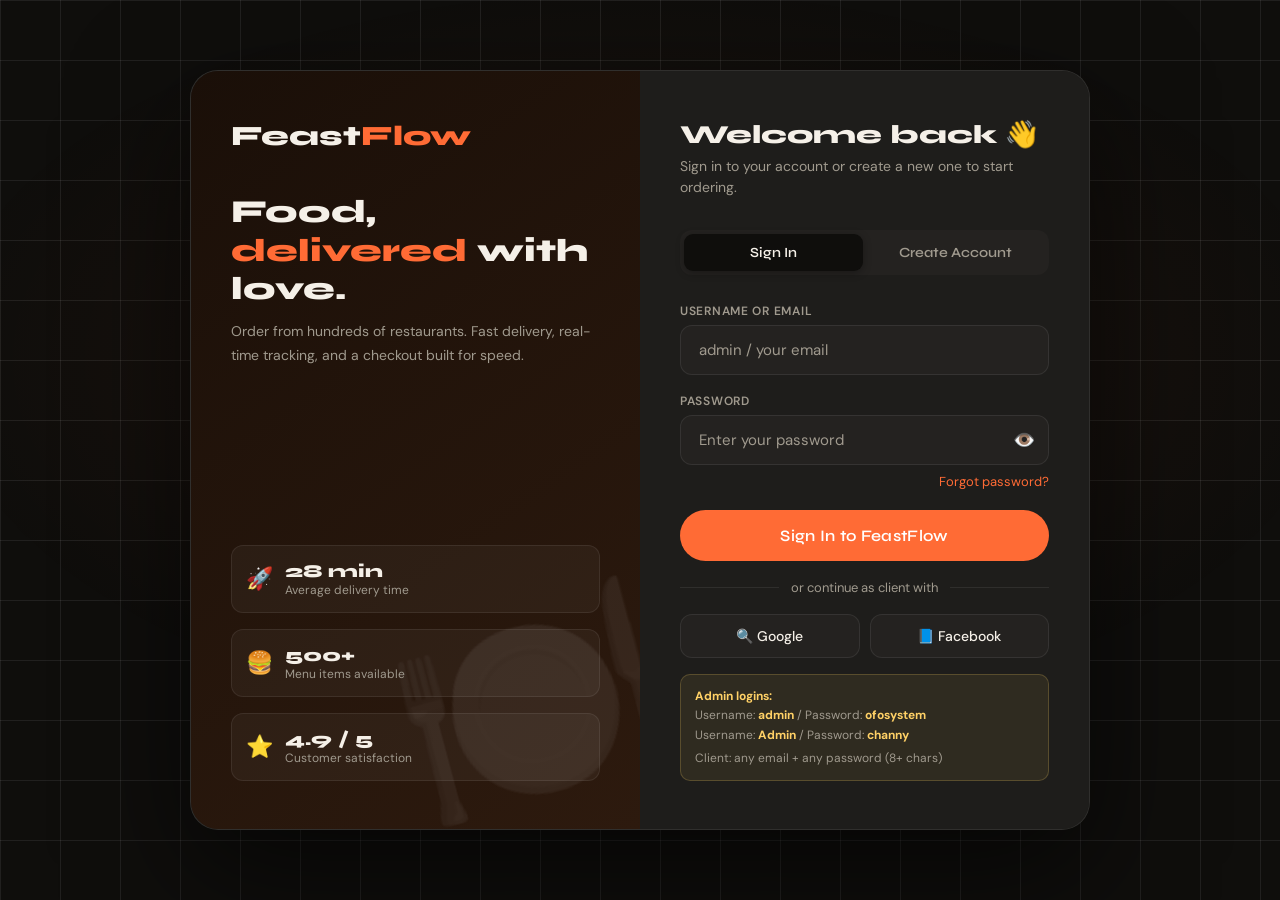
==== index.html @ c9237471 "Add files via upload" ====
<!DOCTYPE html>
<html lang="en">
<head>
<meta charset="UTF-8">
<meta name="viewport" content="width=device-width, initial-scale=1.0">
<title>FeastFlow — Sign In</title>
<link rel="stylesheet" href="shared.css">
<style>
  body { display: flex; align-items: center; justify-content: center; min-height: 100vh; padding: 20px; background: var(--bg); }

  /* Background grid pattern */
  body::before {
    content: '';
    position: fixed; inset: 0; z-index: 0;
    background-image:
      linear-gradient(var(--border) 1px, transparent 1px),
      linear-gradient(90deg, var(--border) 1px, transparent 1px);
    background-size: 60px 60px;
    pointer-events: none;
  }
  body::after {
    content: '';
    position: fixed; inset: 0; z-index: 0;
    background: radial-gradient(ellipse 80% 60% at 50% 40%, rgba(255,107,53,0.08) 0%, transparent 70%);
    pointer-events: none;
  }

  .login-wrap {
    position: relative; z-index: 1;
    display: grid; grid-template-columns: 1fr 1fr;
    width: 100%; max-width: 900px;
    background: var(--card); border: 1px solid var(--border);
    border-radius: 28px; overflow: hidden;
    box-shadow: 0 40px 120px rgba(0,0,0,0.6);
    animation: slideModal 0.5s cubic-bezier(0.34,1.56,0.64,1);
  }
  @media (max-width: 700px) { .login-wrap { grid-template-columns: 1fr; } .login-brand { display: none; } }

  /* Left Brand Panel */
  .login-brand {
    background: linear-gradient(145deg, #1a0f08, #2d1a0e);
    padding: 48px 40px; display: flex; flex-direction: column; justify-content: space-between;
    position: relative; overflow: hidden;
  }
  .login-brand::before {
    content: '🍽️';
    position: absolute; font-size: 220px; opacity: 0.07;
    bottom: -20px; right: -30px; transform: rotate(-15deg);
    pointer-events: none;
  }
  .brand-logo { font-family: 'Syne', sans-serif; font-size: 28px; font-weight: 800; }
  .brand-logo span { color: var(--accent); }
  .brand-tagline { font-size: 32px; font-weight: 800; font-family: 'Syne', sans-serif; line-height: 1.2; margin-bottom: 12px; }
  .brand-tagline em { color: var(--accent); font-style: normal; }
  .brand-desc { font-size: 14px; color: var(--text2); line-height: 1.7; }
  .brand-stats { display: flex; flex-direction: column; gap: 16px; }
  .brand-stat { display: flex; align-items: center; gap: 12px; background: rgba(255,255,255,0.04); border-radius: 12px; padding: 14px; border: 1px solid var(--border); }
  .brand-stat-icon { font-size: 22px; }
  .brand-stat-num { font-family: 'Syne', sans-serif; font-size: 18px; font-weight: 800; }
  .brand-stat-label { font-size: 12px; color: var(--text2); }

  /* Right Form Panel */
  .login-form-panel { padding: 48px 40px; background: var(--card); }
  .login-welcome { font-family: 'Syne', sans-serif; font-size: 26px; font-weight: 800; margin-bottom: 6px; }
  .login-sub { color: var(--text2); font-size: 14px; margin-bottom: 32px; line-height: 1.5; }

  /* Tabs */
  .auth-tabs { display: flex; background: var(--bg3); border-radius: 12px; padding: 4px; gap: 4px; margin-bottom: 28px; }
  .auth-tab { flex: 1; padding: 10px; border-radius: 9px; text-align: center; cursor: pointer; font-family: 'Syne', sans-serif; font-weight: 600; font-size: 14px; transition: all 0.2s; color: var(--text2); border: none; background: transparent; }
  .auth-tab.active { background: var(--bg); color: var(--text); box-shadow: 0 2px 8px rgba(0,0,0,0.3); }

  /* Social Btns */
  .social-btn { display: flex; align-items: center; justify-content: center; gap: 10px; width: 100%; padding: 12px; background: var(--bg3); border: 1.5px solid var(--border); border-radius: 12px; color: var(--text); font-weight: 500; cursor: pointer; transition: all 0.2s; font-size: 14px; font-family: 'DM Sans', sans-serif; }
  .social-btn:hover { border-color: var(--accent); }

  /* Password Eye */
  .pass-wrap { position: relative; }
  .pass-eye { position: absolute; right: 14px; top: 50%; transform: translateY(-50%); cursor: pointer; font-size: 18px; color: var(--text2); transition: color 0.2s; border: none; background: none; }
  .pass-eye:hover { color: var(--text); }

  /* Error */
  .error-msg { background: rgba(255,77,109,0.12); border: 1px solid rgba(255,77,109,0.3); border-radius: 10px; padding: 12px 16px; font-size: 13px; color: var(--danger); margin-bottom: 16px; display: flex; align-items: center; gap: 8px; }

  /* Admin hint */
  .hint-box { background: rgba(255,209,102,0.08); border: 1px solid rgba(255,209,102,0.2); border-radius: 10px; padding: 12px 14px; font-size: 12px; color: var(--text2); margin-top: 16px; line-height: 1.6; }
  .hint-box strong { color: var(--accent2); }
</style>
</head>
<body>
<div class="login-wrap">

  <!-- ── LEFT BRAND PANEL ── -->
  <div class="login-brand">
    <div>
      <div class="brand-logo">Feast<span>Flow</span></div>
      <div style="margin-top:40px;">
        <div class="brand-tagline">Food, <em>delivered</em> with love.</div>
        <p class="brand-desc">Order from hundreds of restaurants. Fast delivery, real-time tracking, and a checkout built for speed.</p>
      </div>
    </div>
    <div class="brand-stats">
      <div class="brand-stat">
        <div class="brand-stat-icon">🚀</div>
        <div><div class="brand-stat-num">28 min</div><div class="brand-stat-label">Average delivery time</div></div>
      </div>
      <div class="brand-stat">
        <div class="brand-stat-icon">🍔</div>
        <div><div class="brand-stat-num">500+</div><div class="brand-stat-label">Menu items available</div></div>
      </div>
      <div class="brand-stat">
        <div class="brand-stat-icon">⭐</div>
        <div><div class="brand-stat-num">4.9 / 5</div><div class="brand-stat-label">Customer satisfaction</div></div>
      </div>
    </div>
  </div>

  <!-- ── RIGHT FORM PANEL ── -->
  <div class="login-form-panel">
    <div class="login-welcome">Welcome back 👋</div>
    <p class="login-sub">Sign in to your account or create a new one to start ordering.</p>

    <div class="auth-tabs">
      <button class="auth-tab active" id="tabLogin" onclick="switchTab('login')">Sign In</button>
      <button class="auth-tab" id="tabRegister" onclick="switchTab('register')">Create Account</button>
    </div>

    <!-- ERROR BOX -->
    <div class="error-msg hidden" id="errorBox">
      <span>⚠️</span><span id="errorText">Invalid credentials</span>
    </div>

    <!-- ── LOGIN FORM ── -->
    <div id="loginForm">
      <div class="form-group">
        <label class="label">Username or Email</label>
        <input class="input" type="text" id="loginUser" placeholder="admin / your email" autocomplete="username">
      </div>
      <div class="form-group">
        <label class="label">Password</label>
        <div class="pass-wrap">
          <input class="input" type="password" id="loginPass" placeholder="Enter your password" autocomplete="current-password" onkeydown="if(event.key==='Enter')doLogin()">
          <button class="pass-eye" onclick="togglePass('loginPass',this)" type="button">👁️</button>
        </div>
      </div>
      <div style="display:flex;justify-content:flex-end;margin-top:-10px;margin-bottom:20px;">
        <span style="font-size:13px;color:var(--accent);cursor:pointer;">Forgot password?</span>
      </div>
      <button class="btn btn-primary btn-full btn-lg" onclick="doLogin()" id="loginBtn">
        Sign In to FeastFlow
      </button>
      <div class="or-divider">or continue as client with</div>
      <div style="display:flex;gap:10px;">
        <button class="social-btn" onclick="socialSignIn('Google')">🔍 Google</button>
        <button class="social-btn" onclick="socialSignIn('Facebook')">📘 Facebook</button>
      </div>
      <div class="hint-box">
        <strong>Admin logins:</strong><br>
        Username: <strong>admin</strong> / Password: <strong>ofosystem</strong><br>
        Username: <strong>Admin</strong> / Password: <strong>channy</strong><br>
        <span style="margin-top:4px;display:block;">Client: any email + any password (8+ chars)</span>
      </div>
    </div>

    <!-- ── REGISTER FORM ── -->
    <div id="registerForm" class="hidden">
      <div class="form-row">
        <div class="form-group">
          <label class="label">First Name</label>
          <input class="input" type="text" id="regFirst" placeholder="Juan">
        </div>
        <div class="form-group">
          <label class="label">Last Name</label>
          <input class="input" type="text" id="regLast" placeholder="dela Cruz">
        </div>
      </div>
      <div class="form-group">
        <label class="label">Email Address</label>
        <input class="input" type="email" id="regEmail" placeholder="you@example.com">
      </div>
      <div class="form-group">
        <label class="label">Phone Number</label>
        <input class="input" type="tel" id="regPhone" placeholder="+63 900 000 0000">
      </div>
      <div class="form-group">
        <label class="label">Password</label>
        <div class="pass-wrap">
          <input class="input" type="password" id="regPass" placeholder="Min. 8 characters" autocomplete="new-password">
          <button class="pass-eye" onclick="togglePass('regPass',this)" type="button">👁️</button>
        </div>
      </div>
      <div class="form-group">
        <label class="label">Confirm Password</label>
        <input class="input" type="password" id="regPass2" placeholder="Repeat password">
      </div>
      <button class="btn btn-primary btn-full btn-lg" onclick="doRegister()">Create My Account</button>
    </div>

  </div>
</div>

<script>
  
  // ── HELPERS ──
  function showError(msg) {
    document.getElementById('errorText').textContent = msg;
    document.getElementById('errorBox').classList.remove('hidden');
  }
  function hideError() {
    document.getElementById('errorBox').classList.add('hidden');
  }
  function togglePass(id, btn) {
    const inp = document.getElementById(id);
    if (inp.type === 'password') { inp.type = 'text'; btn.textContent = '🙈'; }
    else { inp.type = 'password'; btn.textContent = '👁️'; }
  }
  function switchTab(tab) {
    hideError();
    document.getElementById('loginForm').classList.toggle('hidden', tab !== 'login');
    document.getElementById('registerForm').classList.toggle('hidden', tab !== 'register');
    document.getElementById('tabLogin').classList.toggle('active', tab === 'login');
    document.getElementById('tabRegister').classList.toggle('active', tab !== 'login');
  }

  // ── LOGIN ──
  function doLogin() {
    hideError();
    const user = document.getElementById('loginUser').value.trim();
    const pass = document.getElementById('loginPass').value;
    if (!user || !pass) { showError('Please fill in username and password.'); return; }

    // Check admin
    const admin = ADMINS.find(a => a.username === user && a.password === pass);
    if (admin) {
      sessionStorage.setItem('ff_session', JSON.stringify({ ...admin, loggedIn: true }));
      setLoading(true);
      setTimeout(() => { window.location.href = 'admin.html'; }, 600);
      return;
    }

    // Check existing client account
    const accounts = JSON.parse(localStorage.getItem('ff_accounts') || '[]');
    const client = accounts.find(a => (a.email === user || a.username === user) && a.password === pass);
    if (client) {
      sessionStorage.setItem('ff_session', JSON.stringify({ ...client, role: 'client', loggedIn: true }));
      setLoading(true);
      setTimeout(() => { window.location.href = 'client.html'; }, 600);
      return;
    }

    showError('Invalid username or password. Please try again.');
  }

  // ── REGISTER ──
  function doRegister() {
    hideError();
    const first = document.getElementById('regFirst').value.trim();
    const last  = document.getElementById('regLast').value.trim();
    const email = document.getElementById('regEmail').value.trim();
    const phone = document.getElementById('regPhone').value.trim();
    const pass  = document.getElementById('regPass').value;
    const pass2 = document.getElementById('regPass2').value;

    if (!first || !last || !email || !pass) { showError('Please fill in all required fields.'); return; }
    if (pass.length < 8) { showError('Password must be at least 8 characters.'); return; }
    if (pass !== pass2)  { showError('Passwords do not match.'); return; }

    const accounts = JSON.parse(localStorage.getItem('ff_accounts') || '[]');
    if (accounts.find(a => a.email === email)) { showError('An account with this email already exists.'); return; }

    const newUser = { name: `${first} ${last}`, email, phone, password: pass, username: email, role: 'client' };
    accounts.push(newUser);
    localStorage.setItem('ff_accounts', JSON.stringify(accounts));

    sessionStorage.setItem('ff_session', JSON.stringify({ ...newUser, loggedIn: true }));
    setLoading(true);
    setTimeout(() => { window.location.href = 'client.html'; }, 600);
  }

  // ── SOCIAL ──
  function socialSignIn(provider) {
    const user = { name: `${provider} User`, email: `user@${provider.toLowerCase()}.com`, phone: '', role: 'client', loggedIn: true };
    sessionStorage.setItem('ff_session', JSON.stringify(user));
    setLoading(true);
    setTimeout(() => { window.location.href = 'client.html'; }, 600);
  }

  function setLoading(on) {
    const btn = document.getElementById('loginBtn');
    if (on) { btn.textContent = '⏳ Signing in...'; btn.disabled = true; }
    else    { btn.textContent = 'Sign In to FeastFlow'; btn.disabled = false; }
  }

  // Redirect if already logged in
  const existing = sessionStorage.getItem('ff_session');
  if (existing) {
    const s = JSON.parse(existing);
    if (s.loggedIn) window.location.href = s.role === 'admin' ? 'admin.html' : 'client.html';
  }
</script>
</body>
</html>
---- shared.css ----
/* ═══════════════════════════════════════════
   FEASTFLOW — SHARED STYLESHEET
   Used by: index.html, client.html, admin.html
═══════════════════════════════════════════ */

@import url('https://fonts.googleapis.com/css2?family=Syne:wght@400;600;700;800&family=DM+Sans:ital,wght@0,300;0,400;0,500;1,300&display=swap');

:root {
  --bg:       #0f0e0c;
  --bg2:      #1a1916;
  --bg3:      #242220;
  --card:     #1e1d1b;
  --accent:   #ff6b35;
  --accent2:  #ffd166;
  --success:  #06d6a0;
  --danger:   #ff4d6d;
  --info:     #4cc9f0;
  --text:     #f5f0e8;
  --text2:    #a09a8e;
  --border:   rgba(255,255,255,0.08);
  --radius:   16px;
  --shadow:   0 20px 60px rgba(0,0,0,0.4);
}

*, *::before, *::after { box-sizing: border-box; margin: 0; padding: 0; }
html { scroll-behavior: smooth; }
body {
  font-family: 'DM Sans', sans-serif;
  background: var(--bg);
  color: var(--text);
  min-height: 100vh;
  overflow-x: hidden;
}
h1,h2,h3,h4,h5 { font-family: 'Syne', sans-serif; }

/* ── UTILITIES ── */
.hidden  { display: none !important; }
.flex    { display: flex; }
.grid    { display: grid; }

/* ── BUTTONS ── */
.btn {
  display: inline-flex; align-items: center; justify-content: center; gap: 8px;
  padding: 12px 24px; border-radius: 50px;
  font-family: 'Syne', sans-serif; font-weight: 600; font-size: 14px;
  cursor: pointer; border: none; transition: all 0.25s cubic-bezier(0.34,1.56,0.64,1);
  text-decoration: none; letter-spacing: 0.02em; white-space: nowrap;
}
.btn-primary  { background: var(--accent); color: #fff; }
.btn-primary:hover  { background: #ff8557; transform: translateY(-2px); box-shadow: 0 8px 24px rgba(255,107,53,0.4); }
.btn-success  { background: var(--success); color: #000; }
.btn-success:hover  { background: #08f0b4; transform: translateY(-2px); }
.btn-danger   { background: var(--danger); color: #fff; }
.btn-danger:hover   { background: #ff6b87; transform: translateY(-2px); }
.btn-outline  { background: transparent; color: var(--text); border: 1.5px solid var(--border); }
.btn-outline:hover  { border-color: var(--accent); color: var(--accent); }
.btn-ghost    { background: transparent; color: var(--text2); border: none; padding: 8px 16px; }
.btn-ghost:hover    { color: var(--text); background: var(--bg3); border-radius: 8px; }
.btn-lg  { padding: 16px 36px; font-size: 16px; }
.btn-sm  { padding: 8px 16px;  font-size: 13px; }
.btn-xs  { padding: 6px 12px;  font-size: 12px; }
.btn-full { width: 100%; }

/* ── INPUTS ── */
.input {
  width: 100%; padding: 14px 18px;
  background: var(--bg3); border: 1.5px solid var(--border);
  border-radius: 12px; color: var(--text);
  font-family: 'DM Sans', sans-serif; font-size: 15px;
  outline: none; transition: border-color 0.2s;
}
.input:focus { border-color: var(--accent); }
.input::placeholder { color: var(--text2); }
.input-sm { padding: 10px 14px; font-size: 14px; border-radius: 10px; }
.label { display: block; font-size: 12px; font-weight: 600; color: var(--text2); margin-bottom: 6px; letter-spacing: 0.06em; text-transform: uppercase; }
.form-group { margin-bottom: 18px; }
.form-row { display: grid; grid-template-columns: 1fr 1fr; gap: 14px; }
@media (max-width: 600px) { .form-row { grid-template-columns: 1fr; } }

/* ── CARDS ── */
.card {
  background: var(--card); border: 1px solid var(--border);
  border-radius: var(--radius); padding: 24px;
}
.card-sm { padding: 16px; }

/* ── BADGES ── */
.badge {
  display: inline-flex; align-items: center; gap: 4px;
  padding: 3px 10px; border-radius: 50px;
  font-size: 11px; font-weight: 700; font-family: 'Syne', sans-serif; letter-spacing: 0.04em;
}
.badge-orange  { background: rgba(255,107,53,0.15); color: var(--accent); }
.badge-green   { background: rgba(6,214,160,0.15);  color: var(--success); }
.badge-yellow  { background: rgba(255,209,102,0.15); color: var(--accent2); }
.badge-red     { background: rgba(255,77,109,0.15);  color: var(--danger); }
.badge-blue    { background: rgba(76,201,240,0.15);  color: var(--info); }

/* ── TOAST ── */
.toast {
  position: fixed; bottom: 28px; right: 28px; z-index: 9999;
  background: var(--card); border: 1.5px solid var(--border);
  border-radius: 14px; padding: 14px 20px;
  display: flex; align-items: center; gap: 12px;
  box-shadow: var(--shadow); min-width: 260px; max-width: 360px;
  animation: slideInToast 0.4s cubic-bezier(0.34,1.56,0.64,1);
}
@keyframes slideInToast {
  from { opacity: 0; transform: translateX(60px); }
  to   { opacity: 1; transform: translateX(0); }
}
.toast-icon { font-size: 20px; flex-shrink: 0; }
.toast-msg  { font-size: 14px; font-weight: 500; line-height: 1.4; }

/* ── DIVIDER ── */
.divider { height: 1px; background: var(--border); margin: 20px 0; }
.or-divider { display: flex; align-items: center; gap: 12px; margin: 18px 0; color: var(--text2); font-size: 13px; }
.or-divider::before, .or-divider::after { content: ''; flex: 1; height: 1px; background: var(--border); }

/* ── TABLE ── */
.table { width: 100%; border-collapse: collapse; font-size: 14px; }
.table th {
  text-align: left; padding: 12px 16px;
  font-family: 'Syne', sans-serif; font-size: 12px; font-weight: 700;
  color: var(--text2); letter-spacing: 0.06em; text-transform: uppercase;
  border-bottom: 1px solid var(--border); background: var(--bg2);
}
.table td { padding: 14px 16px; border-bottom: 1px solid var(--border); vertical-align: middle; }
.table tr:last-child td { border-bottom: none; }
.table tr:hover td { background: rgba(255,255,255,0.02); }

/* ── MODAL/OVERLAY ── */
.overlay {
  position: fixed; inset: 0; background: rgba(0,0,0,0.75);
  backdrop-filter: blur(8px); z-index: 1000;
  display: flex; align-items: center; justify-content: center; padding: 20px;
  animation: fadeIn 0.2s ease;
}
.modal {
  background: var(--card); border: 1px solid var(--border);
  border-radius: 24px; padding: 36px; width: 100%; max-width: 460px;
  animation: slideModal 0.35s cubic-bezier(0.34,1.56,0.64,1); position: relative;
  max-height: 90vh; overflow-y: auto;
}
.modal-close {
  position: absolute; top: 18px; right: 18px;
  background: var(--bg3); border: none; color: var(--text2);
  width: 34px; height: 34px; border-radius: 50%; cursor: pointer;
  font-size: 16px; display: flex; align-items: center; justify-content: center;
  transition: all 0.2s;
}
.modal-close:hover { background: var(--bg); color: var(--text); }

/* ── ANIMATIONS ── */
@keyframes fadeIn   { from { opacity: 0; transform: translateY(8px); } to { opacity: 1; transform: translateY(0); } }
@keyframes slideModal { from { opacity: 0; transform: scale(0.9) translateY(20px); } to { opacity: 1; transform: scale(1) translateY(0); } }
@keyframes fadeOverlay { from { opacity: 0; } to { opacity: 1; } }
@keyframes spin { to { transform: rotate(360deg); } }

.animate-in { animation: fadeIn 0.35s ease both; }

/* ── STAT CARD ── */
.stat-card {
  background: var(--card); border: 1px solid var(--border);
  border-radius: var(--radius); padding: 24px;
  display: flex; flex-direction: column; gap: 8px;
  transition: transform 0.2s, box-shadow 0.2s;
}
.stat-card:hover { transform: translateY(-3px); box-shadow: var(--shadow); }
.stat-icon { font-size: 32px; }
.stat-num  { font-family: 'Syne', sans-serif; font-size: 32px; font-weight: 800; }
.stat-label { font-size: 13px; color: var(--text2); font-weight: 500; }
.stat-change { font-size: 12px; font-weight: 600; }
.stat-change.up   { color: var(--success); }
.stat-change.down { color: var(--danger); }

/* ── PROGRESS ── */
.progress-bar { height: 6px; background: var(--bg3); border-radius: 3px; overflow: hidden; }
.progress-fill { height: 100%; background: linear-gradient(90deg, var(--accent), var(--accent2)); border-radius: 3px; transition: width 0.6s ease; }

/* ── SCROLLBAR ── */
::-webkit-scrollbar { width: 6px; height: 6px; }
::-webkit-scrollbar-track { background: var(--bg); }
::-webkit-scrollbar-thumb { background: var(--bg3); border-radius: 3px; }
::-webkit-scrollbar-thumb:hover { background: var(--text2); }

/* ── FOOD CARD ── */
.food-card {
  background: var(--card); border: 1px solid var(--border);
  border-radius: var(--radius); overflow: hidden;
  transition: all 0.3s cubic-bezier(0.34,1.56,0.64,1); cursor: default;
}
.food-card:hover { transform: translateY(-5px); box-shadow: 0 16px 48px rgba(0,0,0,0.4); border-color: rgba(255,107,53,0.25); }
.food-img { height: 160px; display: flex; align-items: center; justify-content: center; font-size: 64px; background: var(--bg2); position: relative; }
.food-body { padding: 16px; }
.food-name { font-family: 'Syne', sans-serif; font-weight: 700; font-size: 15px; margin-bottom: 4px; }
.food-desc { font-size: 13px; color: var(--text2); line-height: 1.5; margin-bottom: 12px; }
.food-footer { display: flex; align-items: center; justify-content: space-between; }
.food-price { font-family: 'Syne', sans-serif; font-size: 18px; font-weight: 800; color: var(--accent); }
.food-grid { display: grid; grid-template-columns: repeat(auto-fill, minmax(240px, 1fr)); gap: 18px; }

/* ── CART ── */
.cart-overlay { position: fixed; inset: 0; background: rgba(0,0,0,0.5); z-index: 500; backdrop-filter: blur(4px); animation: fadeOverlay 0.2s ease; }
.cart-panel {
  position: fixed; top: 0; right: 0; bottom: 0; width: 100%; max-width: 400px;
  background: var(--card); border-left: 1px solid var(--border);
  display: flex; flex-direction: column; z-index: 501;
  animation: slideCart 0.35s cubic-bezier(0.34,1.56,0.64,1);
}
@keyframes slideCart { from { transform: translateX(100%); } to { transform: translateX(0); } }
.cart-header { padding: 22px; border-bottom: 1px solid var(--border); display: flex; align-items: center; justify-content: space-between; }
.cart-body   { flex: 1; overflow-y: auto; padding: 16px; display: flex; flex-direction: column; gap: 10px; }
.cart-footer { padding: 18px; border-top: 1px solid var(--border); }
.cart-item { display: flex; gap: 12px; align-items: center; background: var(--bg2); border-radius: 12px; padding: 12px; }
.cart-item-icon { font-size: 32px; width: 52px; height: 52px; background: var(--bg3); border-radius: 10px; display: flex; align-items: center; justify-content: center; flex-shrink: 0; }
.cart-item-info { flex: 1; }
.cart-item-name  { font-family: 'Syne', sans-serif; font-weight: 600; font-size: 14px; margin-bottom: 3px; }
.cart-item-price { font-size: 13px; color: var(--accent); font-weight: 600; }
.qty-ctrl { display: flex; align-items: center; gap: 6px; }
.qty-btn  { width: 26px; height: 26px; border-radius: 7px; border: 1.5px solid var(--border); background: transparent; color: var(--text); cursor: pointer; font-size: 16px; display: flex; align-items: center; justify-content: center; transition: all 0.2s; }
.qty-btn:hover { border-color: var(--accent); color: var(--accent); }
.qty-num  { font-family: 'Syne', sans-serif; font-weight: 700; font-size: 14px; min-width: 22px; text-align: center; }
.cart-row { display: flex; justify-content: space-between; font-size: 14px; margin-bottom: 8px; color: var(--text2); }
.cart-row.total { font-family: 'Syne', sans-serif; font-size: 17px; font-weight: 700; color: var(--text); border-top: 1px solid var(--border); padding-top: 10px; margin-top: 4px; margin-bottom: 0; }
.cart-row.total span:last-child { color: var(--accent); }
.cart-summary { background: var(--bg2); border-radius: 12px; padding: 14px; margin-bottom: 14px; }
.cart-empty { flex: 1; display: flex; flex-direction: column; align-items: center; justify-content: center; gap: 10px; color: var(--text2); text-align: center; padding: 20px; }

/* ── LOGO ── */
.logo { font-family: 'Syne', sans-serif; font-size: 22px; font-weight: 800; cursor: pointer; text-decoration: none; color: var(--text); }
.logo span { color: var(--accent); }

/* ── NAV ── */
nav {
  position: sticky; top: 0; z-index: 100;
  background: rgba(15,14,12,0.9); backdrop-filter: blur(20px);
  border-bottom: 1px solid var(--border);
  padding: 0 clamp(16px, 4vw, 60px); height: 68px;
  display: flex; align-items: center;
}
.nav-inner { width: 100%; max-width: 1400px; margin: 0 auto; display: flex; align-items: center; justify-content: space-between; }
.nav-links  { display: flex; align-items: center; gap: 4px; }
.nav-link   { color: var(--text2); font-size: 14px; font-weight: 500; padding: 8px 14px; border-radius: 8px; cursor: pointer; transition: all 0.2s; border: none; background: transparent; font-family: 'DM Sans', sans-serif; }
.nav-link:hover, .nav-link.active { color: var(--text); background: var(--bg3); }
.nav-right  { display: flex; align-items: center; gap: 12px; }
.cart-btn   { position: relative; }
.cart-count { position: absolute; top: -6px; right: -6px; background: var(--accent); width: 19px; height: 19px; border-radius: 50%; font-size: 10px; font-weight: 700; display: flex; align-items: center; justify-content: center; font-family: 'Syne', sans-serif; }

/* ── USER AVATAR/DROPDOWN ── */
.user-avatar { width: 36px; height: 36px; border-radius: 50%; background: linear-gradient(135deg, var(--accent), var(--accent2)); display: flex; align-items: center; justify-content: center; font-weight: 700; font-family: 'Syne', sans-serif; font-size: 13px; cursor: pointer; color: #fff; border: 2px solid transparent; transition: all 0.2s; }
.user-avatar:hover { border-color: var(--accent); }
.user-dropdown { position: absolute; top: 60px; right: clamp(16px,4vw,60px); z-index: 200; background: var(--card); border: 1px solid var(--border); border-radius: 14px; padding: 8px; min-width: 210px; box-shadow: var(--shadow); animation: fadeIn 0.2s ease; }
.dropdown-item { display: flex; align-items: center; gap: 10px; padding: 10px 14px; border-radius: 9px; cursor: pointer; font-size: 14px; font-weight: 500; transition: all 0.15s; color: var(--text); border: none; background: transparent; width: 100%; text-align: left; }
.dropdown-item:hover { background: var(--bg3); }
.dropdown-item.danger { color: var(--danger); }
.dropdown-item.danger:hover { background: rgba(255,77,109,0.1); }

/* ── SECTION ── */
.page-wrapper { padding: clamp(24px, 4vw, 48px) clamp(16px, 4vw, 60px); max-width: 1400px; margin: 0 auto; animation: fadeIn 0.35s ease; }
.page-title { font-size: clamp(24px,4vw,36px); font-weight: 800; margin-bottom: 6px; }
.page-sub   { color: var(--text2); font-size: 15px; margin-bottom: 28px; }

/* ── ADMIN SIDEBAR ── */
.admin-layout { display: flex; min-height: calc(100vh - 68px); }
.sidebar {
  width: 240px; flex-shrink: 0; background: var(--bg2);
  border-right: 1px solid var(--border); padding: 24px 12px;
  display: flex; flex-direction: column; gap: 4px;
  position: sticky; top: 68px; height: calc(100vh - 68px); overflow-y: auto;
}
.sidebar-item { display: flex; align-items: center; gap: 12px; padding: 11px 14px; border-radius: 10px; cursor: pointer; font-size: 14px; font-weight: 500; transition: all 0.2s; color: var(--text2); border: none; background: transparent; width: 100%; text-align: left; }
.sidebar-item:hover  { background: var(--bg3); color: var(--text); }
.sidebar-item.active { background: rgba(255,107,53,0.15); color: var(--accent); }
.sidebar-icon { font-size: 18px; }
.sidebar-section { font-size: 10px; font-weight: 700; color: var(--text2); letter-spacing: 0.1em; text-transform: uppercase; padding: 14px 14px 6px; }
.admin-content { flex: 1; padding: clamp(20px,3vw,40px); overflow-y: auto; animation: fadeIn 0.3s ease; }
@media (max-width: 768px) { .sidebar { display: none; } }

/* ── CHECKOUT ── */
.checkout-section { background: var(--card); border: 1px solid var(--border); border-radius: var(--radius); padding: 24px; margin-bottom: 18px; }
.checkout-section h3 { font-family: 'Syne', sans-serif; font-size: 17px; font-weight: 700; margin-bottom: 18px; display: flex; align-items: center; gap: 10px; }
.step-num { width: 26px; height: 26px; background: var(--accent); border-radius: 50%; display: flex; align-items: center; justify-content: center; font-size: 12px; font-weight: 700; flex-shrink: 0; }
.radio-opt { display: flex; align-items: center; gap: 14px; padding: 13px 16px; background: var(--bg2); border-radius: 12px; cursor: pointer; border: 1.5px solid transparent; transition: all 0.2s; margin-bottom: 8px; }
.radio-opt:hover   { border-color: var(--border); }
.radio-opt.selected { border-color: var(--accent); background: rgba(255,107,53,0.07); }
.radio-opt input   { accent-color: var(--accent); width: 15px; height: 15px; }

/* ── ORDER CARD ── */
.order-card { background: var(--card); border: 1px solid var(--border); border-radius: var(--radius); padding: 22px; margin-bottom: 14px; }
.order-card-header { display: flex; align-items: center; justify-content: space-between; margin-bottom: 14px; flex-wrap: wrap; gap: 10px; }
.order-id   { font-family: 'Syne', sans-serif; font-weight: 700; font-size: 15px; }
.order-date { font-size: 12px; color: var(--text2); margin-top: 2px; }
.order-footer { display: flex; align-items: center; justify-content: space-between; margin-top: 14px; flex-wrap: wrap; gap: 10px; }
.order-total { font-family: 'Syne', sans-serif; font-weight: 700; font-size: 17px; color: var(--accent); }

/* ── FOOTER ── */
footer { border-top: 1px solid var(--border); padding: 40px clamp(16px,4vw,60px); margin-top: 60px; }
.footer-inner { max-width: 1400px; margin: 0 auto; display: grid; grid-template-columns: 2fr 1fr 1fr; gap: 32px; }
@media (max-width: 600px) { .footer-inner { grid-template-columns: 1fr; } }
.footer-col h5 { font-family: 'Syne', sans-serif; font-size: 13px; font-weight: 700; margin-bottom: 14px; }
.footer-col a  { display: block; font-size: 13px; color: var(--text2); text-decoration: none; margin-bottom: 8px; cursor: pointer; transition: color 0.2s; }
.footer-col a:hover { color: var(--text); }
.footer-bottom { max-width: 1400px; margin: 24px auto 0; padding-top: 20px; border-top: 1px solid var(--border); display: flex; align-items: center; justify-content: space-between; font-size: 13px; color: var(--text2); flex-wrap: wrap; gap: 10px; }

/* ── RESPONSIVE ── */
@media (max-width: 768px) {
  .form-row { grid-template-columns: 1fr; }
  .food-grid { grid-template-columns: repeat(auto-fill, minmax(200px, 1fr)); }
}
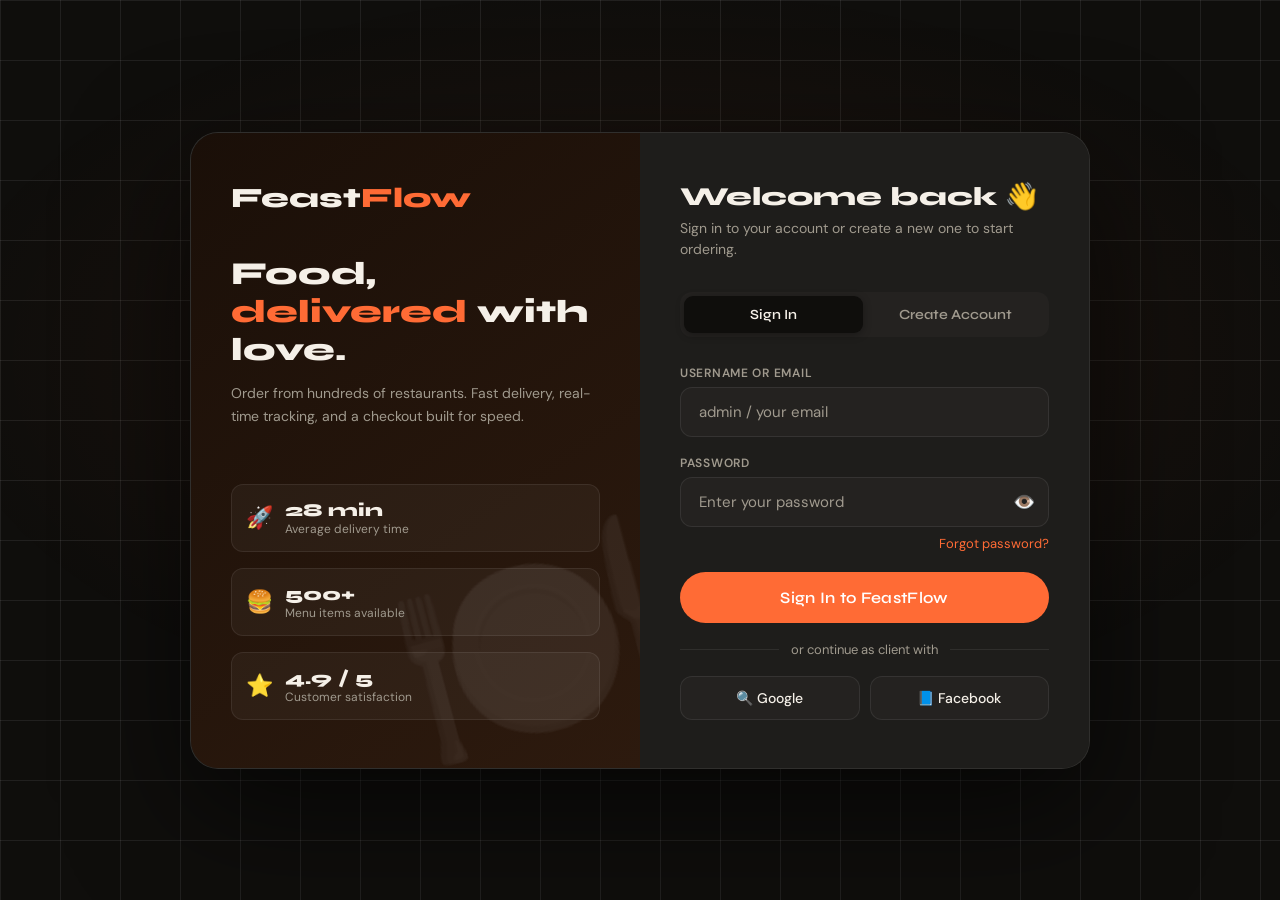
==== commit 1d5625f2: "Add files via upload" ====
--- a/index.html
+++ b/index.html
@@ -1,301 +1,299 @@
-<!DOCTYPE html>
-<html lang="en">
-<head>
-<meta charset="UTF-8">
-<meta name="viewport" content="width=device-width, initial-scale=1.0">
-<title>FeastFlow — Sign In</title>
-<link rel="stylesheet" href="shared.css">
-<style>
-  body { display: flex; align-items: center; justify-content: center; min-height: 100vh; padding: 20px; background: var(--bg); }
-
-  /* Background grid pattern */
-  body::before {
-    content: '';
-    position: fixed; inset: 0; z-index: 0;
-    background-image:
-      linear-gradient(var(--border) 1px, transparent 1px),
-      linear-gradient(90deg, var(--border) 1px, transparent 1px);
-    background-size: 60px 60px;
-    pointer-events: none;
-  }
-  body::after {
-    content: '';
-    position: fixed; inset: 0; z-index: 0;
-    background: radial-gradient(ellipse 80% 60% at 50% 40%, rgba(255,107,53,0.08) 0%, transparent 70%);
-    pointer-events: none;
-  }
-
-  .login-wrap {
-    position: relative; z-index: 1;
-    display: grid; grid-template-columns: 1fr 1fr;
-    width: 100%; max-width: 900px;
-    background: var(--card); border: 1px solid var(--border);
-    border-radius: 28px; overflow: hidden;
-    box-shadow: 0 40px 120px rgba(0,0,0,0.6);
-    animation: slideModal 0.5s cubic-bezier(0.34,1.56,0.64,1);
-  }
-  @media (max-width: 700px) { .login-wrap { grid-template-columns: 1fr; } .login-brand { display: none; } }
-
-  /* Left Brand Panel */
-  .login-brand {
-    background: linear-gradient(145deg, #1a0f08, #2d1a0e);
-    padding: 48px 40px; display: flex; flex-direction: column; justify-content: space-between;
-    position: relative; overflow: hidden;
-  }
-  .login-brand::before {
-    content: '🍽️';
-    position: absolute; font-size: 220px; opacity: 0.07;
-    bottom: -20px; right: -30px; transform: rotate(-15deg);
-    pointer-events: none;
-  }
-  .brand-logo { font-family: 'Syne', sans-serif; font-size: 28px; font-weight: 800; }
-  .brand-logo span { color: var(--accent); }
-  .brand-tagline { font-size: 32px; font-weight: 800; font-family: 'Syne', sans-serif; line-height: 1.2; margin-bottom: 12px; }
-  .brand-tagline em { color: var(--accent); font-style: normal; }
-  .brand-desc { font-size: 14px; color: var(--text2); line-height: 1.7; }
-  .brand-stats { display: flex; flex-direction: column; gap: 16px; }
-  .brand-stat { display: flex; align-items: center; gap: 12px; background: rgba(255,255,255,0.04); border-radius: 12px; padding: 14px; border: 1px solid var(--border); }
-  .brand-stat-icon { font-size: 22px; }
-  .brand-stat-num { font-family: 'Syne', sans-serif; font-size: 18px; font-weight: 800; }
-  .brand-stat-label { font-size: 12px; color: var(--text2); }
-
-  /* Right Form Panel */
-  .login-form-panel { padding: 48px 40px; background: var(--card); }
-  .login-welcome { font-family: 'Syne', sans-serif; font-size: 26px; font-weight: 800; margin-bottom: 6px; }
-  .login-sub { color: var(--text2); font-size: 14px; margin-bottom: 32px; line-height: 1.5; }
-
-  /* Tabs */
-  .auth-tabs { display: flex; background: var(--bg3); border-radius: 12px; padding: 4px; gap: 4px; margin-bottom: 28px; }
-  .auth-tab { flex: 1; padding: 10px; border-radius: 9px; text-align: center; cursor: pointer; font-family: 'Syne', sans-serif; font-weight: 600; font-size: 14px; transition: all 0.2s; color: var(--text2); border: none; background: transparent; }
-  .auth-tab.active { background: var(--bg); color: var(--text); box-shadow: 0 2px 8px rgba(0,0,0,0.3); }
-
-  /* Social Btns */
-  .social-btn { display: flex; align-items: center; justify-content: center; gap: 10px; width: 100%; padding: 12px; background: var(--bg3); border: 1.5px solid var(--border); border-radius: 12px; color: var(--text); font-weight: 500; cursor: pointer; transition: all 0.2s; font-size: 14px; font-family: 'DM Sans', sans-serif; }
-  .social-btn:hover { border-color: var(--accent); }
-
-  /* Password Eye */
-  .pass-wrap { position: relative; }
-  .pass-eye { position: absolute; right: 14px; top: 50%; transform: translateY(-50%); cursor: pointer; font-size: 18px; color: var(--text2); transition: color 0.2s; border: none; background: none; }
-  .pass-eye:hover { color: var(--text); }
-
-  /* Error */
-  .error-msg { background: rgba(255,77,109,0.12); border: 1px solid rgba(255,77,109,0.3); border-radius: 10px; padding: 12px 16px; font-size: 13px; color: var(--danger); margin-bottom: 16px; display: flex; align-items: center; gap: 8px; }
-
-  /* Admin hint */
-  .hint-box { background: rgba(255,209,102,0.08); border: 1px solid rgba(255,209,102,0.2); border-radius: 10px; padding: 12px 14px; font-size: 12px; color: var(--text2); margin-top: 16px; line-height: 1.6; }
-  .hint-box strong { color: var(--accent2); }
-</style>
-</head>
-<body>
-<div class="login-wrap">
-
-  <!-- ── LEFT BRAND PANEL ── -->
-  <div class="login-brand">
-    <div>
-      <div class="brand-logo">Feast<span>Flow</span></div>
-      <div style="margin-top:40px;">
-        <div class="brand-tagline">Food, <em>delivered</em> with love.</div>
-        <p class="brand-desc">Order from hundreds of restaurants. Fast delivery, real-time tracking, and a checkout built for speed.</p>
-      </div>
-    </div>
-    <div class="brand-stats">
-      <div class="brand-stat">
-        <div class="brand-stat-icon">🚀</div>
-        <div><div class="brand-stat-num">28 min</div><div class="brand-stat-label">Average delivery time</div></div>
-      </div>
-      <div class="brand-stat">
-        <div class="brand-stat-icon">🍔</div>
-        <div><div class="brand-stat-num">500+</div><div class="brand-stat-label">Menu items available</div></div>
-      </div>
-      <div class="brand-stat">
-        <div class="brand-stat-icon">⭐</div>
-        <div><div class="brand-stat-num">4.9 / 5</div><div class="brand-stat-label">Customer satisfaction</div></div>
-      </div>
-    </div>
-  </div>
-
-  <!-- ── RIGHT FORM PANEL ── -->
-  <div class="login-form-panel">
-    <div class="login-welcome">Welcome back 👋</div>
-    <p class="login-sub">Sign in to your account or create a new one to start ordering.</p>
-
-    <div class="auth-tabs">
-      <button class="auth-tab active" id="tabLogin" onclick="switchTab('login')">Sign In</button>
-      <button class="auth-tab" id="tabRegister" onclick="switchTab('register')">Create Account</button>
-    </div>
-
-    <!-- ERROR BOX -->
-    <div class="error-msg hidden" id="errorBox">
-      <span>⚠️</span><span id="errorText">Invalid credentials</span>
-    </div>
-
-    <!-- ── LOGIN FORM ── -->
-    <div id="loginForm">
-      <div class="form-group">
-        <label class="label">Username or Email</label>
-        <input class="input" type="text" id="loginUser" placeholder="admin / your email" autocomplete="username">
-      </div>
-      <div class="form-group">
-        <label class="label">Password</label>
-        <div class="pass-wrap">
-          <input class="input" type="password" id="loginPass" placeholder="Enter your password" autocomplete="current-password" onkeydown="if(event.key==='Enter')doLogin()">
-          <button class="pass-eye" onclick="togglePass('loginPass',this)" type="button">👁️</button>
-        </div>
-      </div>
-      <div style="display:flex;justify-content:flex-end;margin-top:-10px;margin-bottom:20px;">
-        <span style="font-size:13px;color:var(--accent);cursor:pointer;">Forgot password?</span>
-      </div>
-      <button class="btn btn-primary btn-full btn-lg" onclick="doLogin()" id="loginBtn">
-        Sign In to FeastFlow
-      </button>
-      <div class="or-divider">or continue as client with</div>
-      <div style="display:flex;gap:10px;">
-        <button class="social-btn" onclick="socialSignIn('Google')">🔍 Google</button>
-        <button class="social-btn" onclick="socialSignIn('Facebook')">📘 Facebook</button>
-      </div>
-      <div class="hint-box">
-        <strong>Admin logins:</strong><br>
-        Username: <strong>admin</strong> / Password: <strong>ofosystem</strong><br>
-        Username: <strong>Admin</strong> / Password: <strong>channy</strong><br>
-        <span style="margin-top:4px;display:block;">Client: any email + any password (8+ chars)</span>
-      </div>
-    </div>
-
-    <!-- ── REGISTER FORM ── -->
-    <div id="registerForm" class="hidden">
-      <div class="form-row">
-        <div class="form-group">
-          <label class="label">First Name</label>
-          <input class="input" type="text" id="regFirst" placeholder="Juan">
-        </div>
-        <div class="form-group">
-          <label class="label">Last Name</label>
-          <input class="input" type="text" id="regLast" placeholder="dela Cruz">
-        </div>
-      </div>
-      <div class="form-group">
-        <label class="label">Email Address</label>
-        <input class="input" type="email" id="regEmail" placeholder="you@example.com">
-      </div>
-      <div class="form-group">
-        <label class="label">Phone Number</label>
-        <input class="input" type="tel" id="regPhone" placeholder="+63 900 000 0000">
-      </div>
-      <div class="form-group">
-        <label class="label">Password</label>
-        <div class="pass-wrap">
-          <input class="input" type="password" id="regPass" placeholder="Min. 8 characters" autocomplete="new-password">
-          <button class="pass-eye" onclick="togglePass('regPass',this)" type="button">👁️</button>
-        </div>
-      </div>
-      <div class="form-group">
-        <label class="label">Confirm Password</label>
-        <input class="input" type="password" id="regPass2" placeholder="Repeat password">
-      </div>
-      <button class="btn btn-primary btn-full btn-lg" onclick="doRegister()">Create My Account</button>
-    </div>
-
-  </div>
-</div>
-
-<script>
-  
-  // ── HELPERS ──
-  function showError(msg) {
-    document.getElementById('errorText').textContent = msg;
-    document.getElementById('errorBox').classList.remove('hidden');
-  }
-  function hideError() {
-    document.getElementById('errorBox').classList.add('hidden');
-  }
-  function togglePass(id, btn) {
-    const inp = document.getElementById(id);
-    if (inp.type === 'password') { inp.type = 'text'; btn.textContent = '🙈'; }
-    else { inp.type = 'password'; btn.textContent = '👁️'; }
-  }
-  function switchTab(tab) {
-    hideError();
-    document.getElementById('loginForm').classList.toggle('hidden', tab !== 'login');
-    document.getElementById('registerForm').classList.toggle('hidden', tab !== 'register');
-    document.getElementById('tabLogin').classList.toggle('active', tab === 'login');
-    document.getElementById('tabRegister').classList.toggle('active', tab !== 'login');
-  }
-
-  // ── LOGIN ──
-  function doLogin() {
-    hideError();
-    const user = document.getElementById('loginUser').value.trim();
-    const pass = document.getElementById('loginPass').value;
-    if (!user || !pass) { showError('Please fill in username and password.'); return; }
-
-    // Check admin
-    const admin = ADMINS.find(a => a.username === user && a.password === pass);
-    if (admin) {
-      sessionStorage.setItem('ff_session', JSON.stringify({ ...admin, loggedIn: true }));
-      setLoading(true);
-      setTimeout(() => { window.location.href = 'admin.html'; }, 600);
-      return;
-    }
-
-    // Check existing client account
-    const accounts = JSON.parse(localStorage.getItem('ff_accounts') || '[]');
-    const client = accounts.find(a => (a.email === user || a.username === user) && a.password === pass);
-    if (client) {
-      sessionStorage.setItem('ff_session', JSON.stringify({ ...client, role: 'client', loggedIn: true }));
-      setLoading(true);
-      setTimeout(() => { window.location.href = 'client.html'; }, 600);
-      return;
-    }
-
-    showError('Invalid username or password. Please try again.');
-  }
-
-  // ── REGISTER ──
-  function doRegister() {
-    hideError();
-    const first = document.getElementById('regFirst').value.trim();
-    const last  = document.getElementById('regLast').value.trim();
-    const email = document.getElementById('regEmail').value.trim();
-    const phone = document.getElementById('regPhone').value.trim();
-    const pass  = document.getElementById('regPass').value;
-    const pass2 = document.getElementById('regPass2').value;
-
-    if (!first || !last || !email || !pass) { showError('Please fill in all required fields.'); return; }
-    if (pass.length < 8) { showError('Password must be at least 8 characters.'); return; }
-    if (pass !== pass2)  { showError('Passwords do not match.'); return; }
-
-    const accounts = JSON.parse(localStorage.getItem('ff_accounts') || '[]');
-    if (accounts.find(a => a.email === email)) { showError('An account with this email already exists.'); return; }
-
-    const newUser = { name: `${first} ${last}`, email, phone, password: pass, username: email, role: 'client' };
-    accounts.push(newUser);
-    localStorage.setItem('ff_accounts', JSON.stringify(accounts));
-
-    sessionStorage.setItem('ff_session', JSON.stringify({ ...newUser, loggedIn: true }));
-    setLoading(true);
-    setTimeout(() => { window.location.href = 'client.html'; }, 600);
-  }
-
-  // ── SOCIAL ──
-  function socialSignIn(provider) {
-    const user = { name: `${provider} User`, email: `user@${provider.toLowerCase()}.com`, phone: '', role: 'client', loggedIn: true };
-    sessionStorage.setItem('ff_session', JSON.stringify(user));
-    setLoading(true);
-    setTimeout(() => { window.location.href = 'client.html'; }, 600);
-  }
-
-  function setLoading(on) {
-    const btn = document.getElementById('loginBtn');
-    if (on) { btn.textContent = '⏳ Signing in...'; btn.disabled = true; }
-    else    { btn.textContent = 'Sign In to FeastFlow'; btn.disabled = false; }
-  }
-
-  // Redirect if already logged in
-  const existing = sessionStorage.getItem('ff_session');
-  if (existing) {
-    const s = JSON.parse(existing);
-    if (s.loggedIn) window.location.href = s.role === 'admin' ? 'admin.html' : 'client.html';
-  }
-</script>
-</body>
-</html>
+
+<!DOCTYPE html>
+<html lang="en">
+<head>
+<meta charset="UTF-8">
+<meta name="viewport" content="width=device-width, initial-scale=1.0">
+<title>FeastFlow — Sign In</title>
+<link rel="stylesheet" href="shared.css">
+<style>
+  body { display: flex; align-items: center; justify-content: center; min-height: 100vh; padding: 20px; background: var(--bg); }
+
+  /* Background grid pattern */
+  body::before {
+    content: '';
+    position: fixed; inset: 0; z-index: 0;
+    background-image:
+      linear-gradient(var(--border) 1px, transparent 1px),
+      linear-gradient(90deg, var(--border) 1px, transparent 1px);
+    background-size: 60px 60px;
+    pointer-events: none;
+  }
+  body::after {
+    content: '';
+    position: fixed; inset: 0; z-index: 0;
+    background: radial-gradient(ellipse 80% 60% at 50% 40%, rgba(255,107,53,0.08) 0%, transparent 70%);
+    pointer-events: none;
+  }
+
+  .login-wrap {
+    position: relative; z-index: 1;
+    display: grid; grid-template-columns: 1fr 1fr;
+    width: 100%; max-width: 900px;
+    background: var(--card); border: 1px solid var(--border);
+    border-radius: 28px; overflow: hidden;
+    box-shadow: 0 40px 120px rgba(0,0,0,0.6);
+    animation: slideModal 0.5s cubic-bezier(0.34,1.56,0.64,1);
+  }
+  @media (max-width: 700px) { .login-wrap { grid-template-columns: 1fr; } .login-brand { display: none; } }
+
+  /* Left Brand Panel */
+  .login-brand {
+    background: linear-gradient(145deg, #1a0f08, #2d1a0e);
+    padding: 48px 40px; display: flex; flex-direction: column; justify-content: space-between;
+    position: relative; overflow: hidden;
+  }
+  .login-brand::before {
+    content: '🍽️';
+    position: absolute; font-size: 220px; opacity: 0.07;
+    bottom: -20px; right: -30px; transform: rotate(-15deg);
+    pointer-events: none;
+  }
+  .brand-logo { font-family: 'Syne', sans-serif; font-size: 28px; font-weight: 800; }
+  .brand-logo span { color: var(--accent); }
+  .brand-tagline { font-size: 32px; font-weight: 800; font-family: 'Syne', sans-serif; line-height: 1.2; margin-bottom: 12px; }
+  .brand-tagline em { color: var(--accent); font-style: normal; }
+  .brand-desc { font-size: 14px; color: var(--text2); line-height: 1.7; }
+  .brand-stats { display: flex; flex-direction: column; gap: 16px; }
+  .brand-stat { display: flex; align-items: center; gap: 12px; background: rgba(255,255,255,0.04); border-radius: 12px; padding: 14px; border: 1px solid var(--border); }
+  .brand-stat-icon { font-size: 22px; }
+  .brand-stat-num { font-family: 'Syne', sans-serif; font-size: 18px; font-weight: 800; }
+  .brand-stat-label { font-size: 12px; color: var(--text2); }
+
+  /* Right Form Panel */
+  .login-form-panel { padding: 48px 40px; background: var(--card); }
+  .login-welcome { font-family: 'Syne', sans-serif; font-size: 26px; font-weight: 800; margin-bottom: 6px; }
+  .login-sub { color: var(--text2); font-size: 14px; margin-bottom: 32px; line-height: 1.5; }
+
+  /* Tabs */
+  .auth-tabs { display: flex; background: var(--bg3); border-radius: 12px; padding: 4px; gap: 4px; margin-bottom: 28px; }
+  .auth-tab { flex: 1; padding: 10px; border-radius: 9px; text-align: center; cursor: pointer; font-family: 'Syne', sans-serif; font-weight: 600; font-size: 14px; transition: all 0.2s; color: var(--text2); border: none; background: transparent; }
+  .auth-tab.active { background: var(--bg); color: var(--text); box-shadow: 0 2px 8px rgba(0,0,0,0.3); }
+
+  /* Social Btns */
+  .social-btn { display: flex; align-items: center; justify-content: center; gap: 10px; width: 100%; padding: 12px; background: var(--bg3); border: 1.5px solid var(--border); border-radius: 12px; color: var(--text); font-weight: 500; cursor: pointer; transition: all 0.2s; font-size: 14px; font-family: 'DM Sans', sans-serif; }
+  .social-btn:hover { border-color: var(--accent); }
+
+  /* Password Eye */
+  .pass-wrap { position: relative; }
+  .pass-eye { position: absolute; right: 14px; top: 50%; transform: translateY(-50%); cursor: pointer; font-size: 18px; color: var(--text2); transition: color 0.2s; border: none; background: none; }
+  .pass-eye:hover { color: var(--text); }
+
+  /* Error */
+  .error-msg { background: rgba(255,77,109,0.12); border: 1px solid rgba(255,77,109,0.3); border-radius: 10px; padding: 12px 16px; font-size: 13px; color: var(--danger); margin-bottom: 16px; display: flex; align-items: center; gap: 8px; }
+
+  /* Admin hint */
+  .hint-box { background: rgba(255,209,102,0.08); border: 1px solid rgba(255,209,102,0.2); border-radius: 10px; padding: 12px 14px; font-size: 12px; color: var(--text2); margin-top: 16px; line-height: 1.6; }
+  .hint-box strong { color: var(--accent2); }
+</style>
+</head>
+<body>
+<div class="login-wrap">
+
+  <!-- ── LEFT BRAND PANEL ── -->
+  <div class="login-brand">
+    <div>
+      <div class="brand-logo">Feast<span>Flow</span></div>
+      <div style="margin-top:40px;">
+        <div class="brand-tagline">Food, <em>delivered</em> with love.</div>
+        <p class="brand-desc">Order from hundreds of restaurants. Fast delivery, real-time tracking, and a checkout built for speed.</p>
+      </div>
+    </div>
+    <div class="brand-stats">
+      <div class="brand-stat">
+        <div class="brand-stat-icon">🚀</div>
+        <div><div class="brand-stat-num">28 min</div><div class="brand-stat-label">Average delivery time</div></div>
+      </div>
+      <div class="brand-stat">
+        <div class="brand-stat-icon">🍔</div>
+        <div><div class="brand-stat-num">500+</div><div class="brand-stat-label">Menu items available</div></div>
+      </div>
+      <div class="brand-stat">
+        <div class="brand-stat-icon">⭐</div>
+        <div><div class="brand-stat-num">4.9 / 5</div><div class="brand-stat-label">Customer satisfaction</div></div>
+      </div>
+    </div>
+  </div>
+
+  <!-- ── RIGHT FORM PANEL ── -->
+  <div class="login-form-panel">
+    <div class="login-welcome">Welcome back 👋</div>
+    <p class="login-sub">Sign in to your account or create a new one to start ordering.</p>
+
+    <div class="auth-tabs">
+      <button class="auth-tab active" id="tabLogin" onclick="switchTab('login')">Sign In</button>
+      <button class="auth-tab" id="tabRegister" onclick="switchTab('register')">Create Account</button>
+    </div>
+
+    <!-- ERROR BOX -->
+    <div class="error-msg hidden" id="errorBox">
+      <span>⚠️</span><span id="errorText">Invalid credentials</span>
+    </div>
+
+    <!-- ── LOGIN FORM ── -->
+    <div id="loginForm">
+      <div class="form-group">
+        <label class="label">Username or Email</label>
+        <input class="input" type="text" id="loginUser" placeholder="admin / your email" autocomplete="username">
+      </div>
+      <div class="form-group">
+        <label class="label">Password</label>
+        <div class="pass-wrap">
+          <input class="input" type="password" id="loginPass" placeholder="Enter your password" autocomplete="current-password" onkeydown="if(event.key==='Enter')doLogin()">
+          <button class="pass-eye" onclick="togglePass('loginPass',this)" type="button">👁️</button>
+        </div>
+      </div>
+      <div style="display:flex;justify-content:flex-end;margin-top:-10px;margin-bottom:20px;">
+        <span style="font-size:13px;color:var(--accent);cursor:pointer;">Forgot password?</span>
+      </div>
+      <button class="btn btn-primary btn-full btn-lg" onclick="doLogin()" id="loginBtn">
+        Sign In to FeastFlow
+      </button>
+      <div class="or-divider">or continue as client with</div>
+      <div style="display:flex;gap:10px;">
+        <button class="social-btn" onclick="socialSignIn('Google')">🔍 Google</button>
+        <button class="social-btn" onclick="socialSignIn('Facebook')">📘 Facebook</button>
+      </div>
+    <!-- ── REGISTER FORM ── -->
+    <div id="registerForm" class="hidden">
+      <div class="form-row">
+        <div class="form-group">
+          <label class="label">First Name</label>
+          <input class="input" type="text" id="regFirst" placeholder="Juan">
+        </div>
+        <div class="form-group">
+          <label class="label">Last Name</label>
+          <input class="input" type="text" id="regLast" placeholder="dela Cruz">
+        </div>
+      </div>
+      <div class="form-group">
+        <label class="label">Email Address</label>
+        <input class="input" type="email" id="regEmail" placeholder="you@example.com">
+      </div>
+      <div class="form-group">
+        <label class="label">Phone Number</label>
+        <input class="input" type="tel" id="regPhone" placeholder="+63 900 000 0000">
+      </div>
+      <div class="form-group">
+        <label class="label">Password</label>
+        <div class="pass-wrap">
+          <input class="input" type="password" id="regPass" placeholder="Min. 8 characters" autocomplete="new-password">
+          <button class="pass-eye" onclick="togglePass('regPass',this)" type="button">👁️</button>
+        </div>
+      </div>
+      <div class="form-group">
+        <label class="label">Confirm Password</label>
+        <input class="input" type="password" id="regPass2" placeholder="Repeat password">
+      </div>
+      <button class="btn btn-primary btn-full btn-lg" onclick="doRegister()">Create My Account</button>
+    </div>
+
+  </div>
+</div>
+
+<script>
+  // ── ADMIN ACCOUNTS ──
+  const ADMINS = [
+    { username: 'admin', password: 'ofosystem', name: 'OFO Admin', role: 'admin' },
+    { username: 'Admin', password: 'channy',    name: 'Channy',    role: 'admin' },
+  ];
+
+  // ── HELPERS ──
+  function showError(msg) {
+    document.getElementById('errorText').textContent = msg;
+    document.getElementById('errorBox').classList.remove('hidden');
+  }
+  function hideError() {
+    document.getElementById('errorBox').classList.add('hidden');
+  }
+  function togglePass(id, btn) {
+    const inp = document.getElementById(id);
+    if (inp.type === 'password') { inp.type = 'text'; btn.textContent = '🙈'; }
+    else { inp.type = 'password'; btn.textContent = '👁️'; }
+  }
+  function switchTab(tab) {
+    hideError();
+    document.getElementById('loginForm').classList.toggle('hidden', tab !== 'login');
+    document.getElementById('registerForm').classList.toggle('hidden', tab !== 'register');
+    document.getElementById('tabLogin').classList.toggle('active', tab === 'login');
+    document.getElementById('tabRegister').classList.toggle('active', tab !== 'login');
+  }
+
+  // ── LOGIN ──
+  function doLogin() {
+    hideError();
+    const user = document.getElementById('loginUser').value.trim();
+    const pass = document.getElementById('loginPass').value;
+    if (!user || !pass) { showError('Please fill in username and password.'); return; }
+
+    // Check admin
+    const admin = ADMINS.find(a => a.username === user && a.password === pass);
+    if (admin) {
+      sessionStorage.setItem('ff_session', JSON.stringify({ ...admin, loggedIn: true }));
+      setLoading(true);
+      setTimeout(() => { window.location.href = 'admin.html'; }, 600);
+      return;
+    }
+
+    // Check existing client account
+    const accounts = JSON.parse(localStorage.getItem('ff_accounts') || '[]');
+    const client = accounts.find(a => (a.email === user || a.username === user) && a.password === pass);
+    if (client) {
+      sessionStorage.setItem('ff_session', JSON.stringify({ ...client, role: 'client', loggedIn: true }));
+      setLoading(true);
+      setTimeout(() => { window.location.href = 'client.html'; }, 600);
+      return;
+    }
+
+    showError('Invalid username or password. Please try again.');
+  }
+
+  // ── REGISTER ──
+  function doRegister() {
+    hideError();
+    const first = document.getElementById('regFirst').value.trim();
+    const last  = document.getElementById('regLast').value.trim();
+    const email = document.getElementById('regEmail').value.trim();
+    const phone = document.getElementById('regPhone').value.trim();
+    const pass  = document.getElementById('regPass').value;
+    const pass2 = document.getElementById('regPass2').value;
+
+    if (!first || !last || !email || !pass) { showError('Please fill in all required fields.'); return; }
+    if (pass.length < 8) { showError('Password must be at least 8 characters.'); return; }
+    if (pass !== pass2)  { showError('Passwords do not match.'); return; }
+
+    const accounts = JSON.parse(localStorage.getItem('ff_accounts') || '[]');
+    if (accounts.find(a => a.email === email)) { showError('An account with this email already exists.'); return; }
+
+    const newUser = { name: `${first} ${last}`, email, phone, password: pass, username: email, role: 'client' };
+    accounts.push(newUser);
+    localStorage.setItem('ff_accounts', JSON.stringify(accounts));
+
+    sessionStorage.setItem('ff_session', JSON.stringify({ ...newUser, loggedIn: true }));
+    setLoading(true);
+    setTimeout(() => { window.location.href = 'client.html'; }, 600);
+  }
+
+  // ── SOCIAL ──
+  function socialSignIn(provider) {
+    const user = { name: `${provider} User`, email: `user@${provider.toLowerCase()}.com`, phone: '', role: 'client', loggedIn: true };
+    sessionStorage.setItem('ff_session', JSON.stringify(user));
+    setLoading(true);
+    setTimeout(() => { window.location.href = 'client.html'; }, 600);
+  }
+
+  function setLoading(on) {
+    const btn = document.getElementById('loginBtn');
+    if (on) { btn.textContent = '⏳ Signing in...'; btn.disabled = true; }
+    else    { btn.textContent = 'Sign In to FeastFlow'; btn.disabled = false; }
+  }
+
+  // Redirect if already logged in
+  const existing = sessionStorage.getItem('ff_session');
+  if (existing) {
+    const s = JSON.parse(existing);
+    if (s.loggedIn) window.location.href = s.role === 'admin' ? 'admin.html' : 'client.html';
+  }
+</script>
+</body>
+</html>
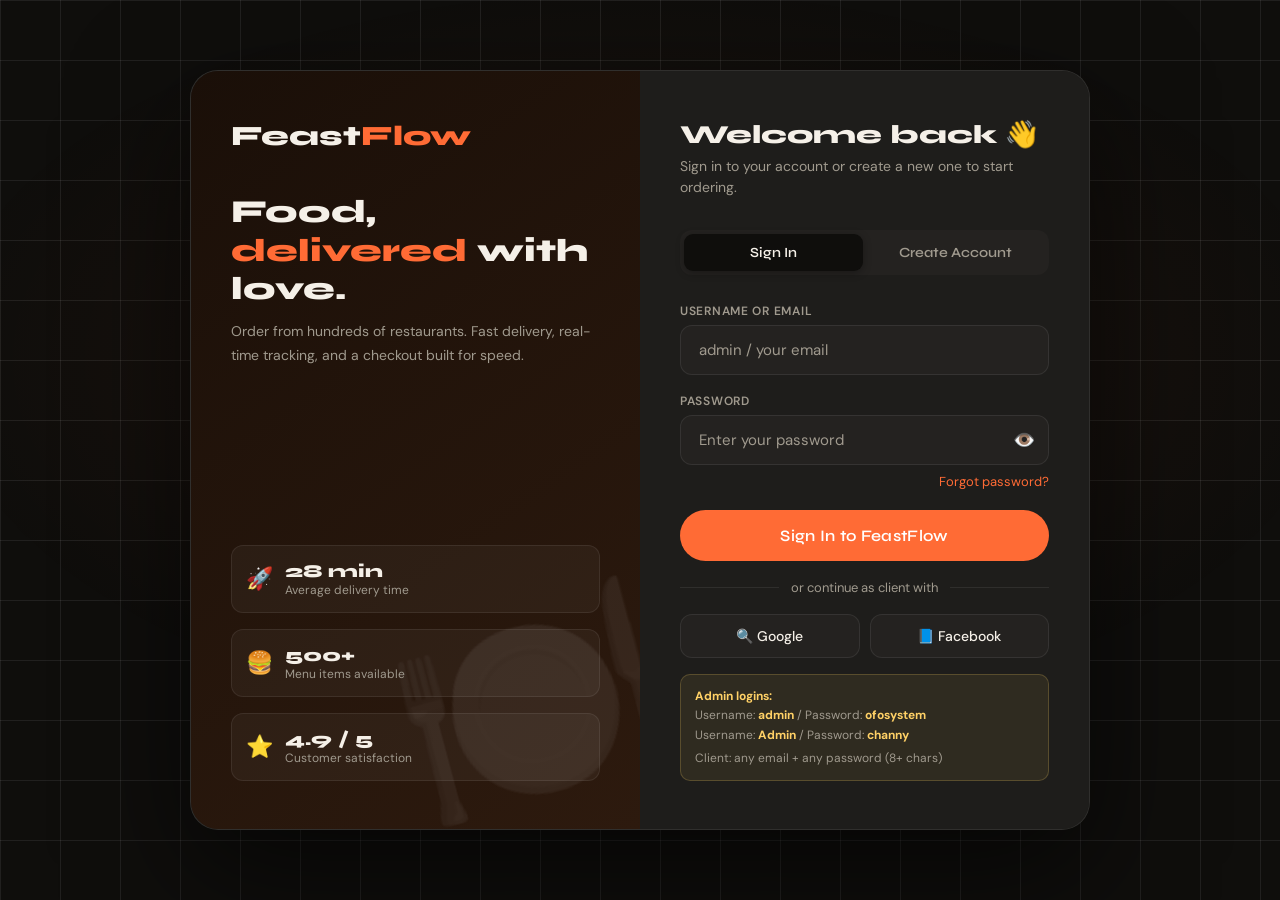
==== commit 5bf9ee15: "Update index.html" ====
--- a/index.html
+++ b/index.html
@@ -154,6 +154,14 @@
         <button class="social-btn" onclick="socialSignIn('Google')">🔍 Google</button>
         <button class="social-btn" onclick="socialSignIn('Facebook')">📘 Facebook</button>
       </div>
+      <div class="hint-box">
+        <strong>Admin logins:</strong><br>
+        Username: <strong>admin</strong> / Password: <strong>ofosystem</strong><br>
+        Username: <strong>Admin</strong> / Password: <strong>channy</strong><br>
+        <span style="margin-top:4px;display:block;">Client: any email + any password (8+ chars)</span>
+      </div>
+    </div>
+
     <!-- ── REGISTER FORM ── -->
     <div id="registerForm" class="hidden">
       <div class="form-row">
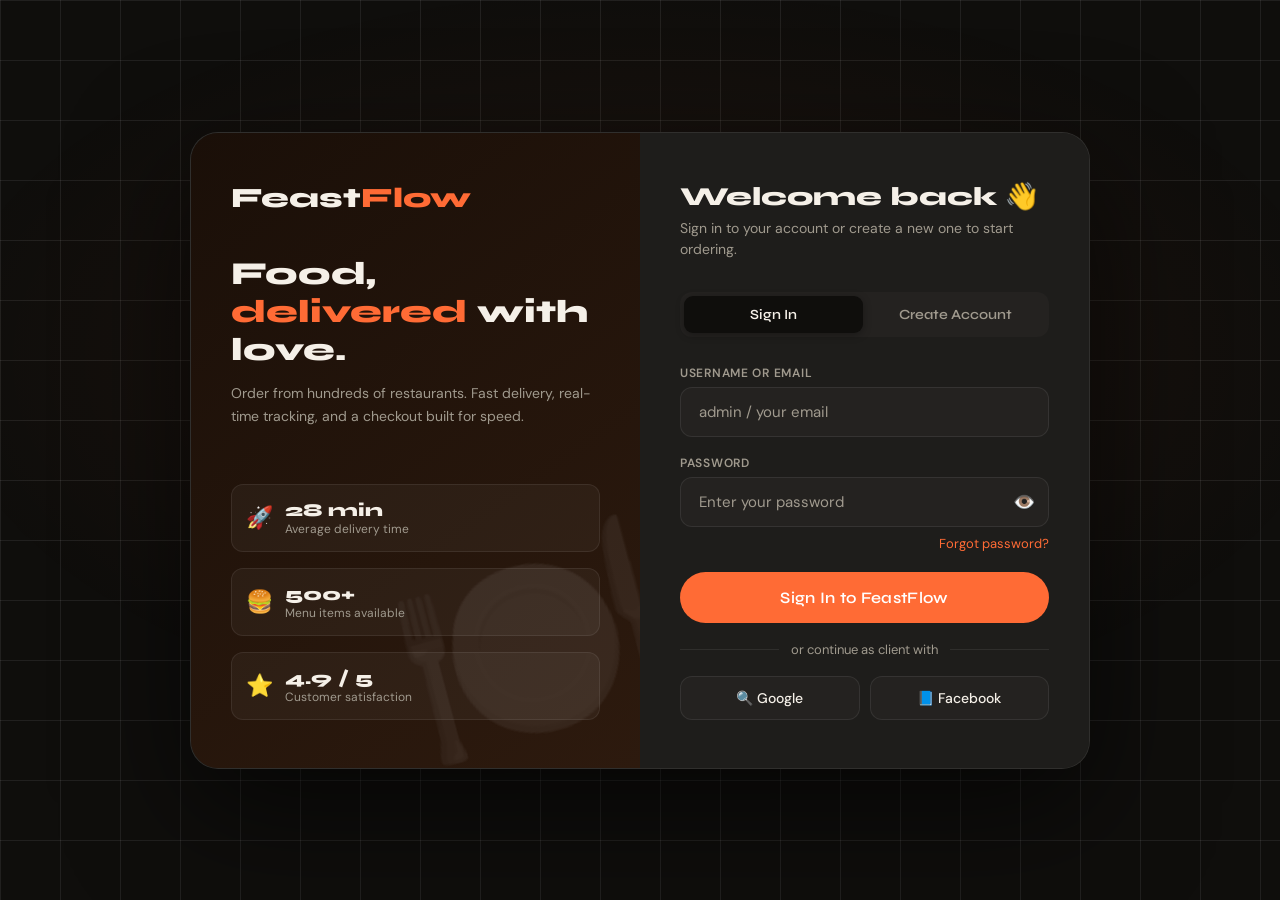
==== commit 83ed3b81: "Update index.html" ====
--- a/index.html
+++ b/index.html
@@ -154,13 +154,7 @@
         <button class="social-btn" onclick="socialSignIn('Google')">🔍 Google</button>
         <button class="social-btn" onclick="socialSignIn('Facebook')">📘 Facebook</button>
       </div>
-      <div class="hint-box">
-        <strong>Admin logins:</strong><br>
-        Username: <strong>admin</strong> / Password: <strong>ofosystem</strong><br>
-        Username: <strong>Admin</strong> / Password: <strong>channy</strong><br>
-        <span style="margin-top:4px;display:block;">Client: any email + any password (8+ chars)</span>
-      </div>
-    </div>
+     
 
     <!-- ── REGISTER FORM ── -->
     <div id="registerForm" class="hidden">
